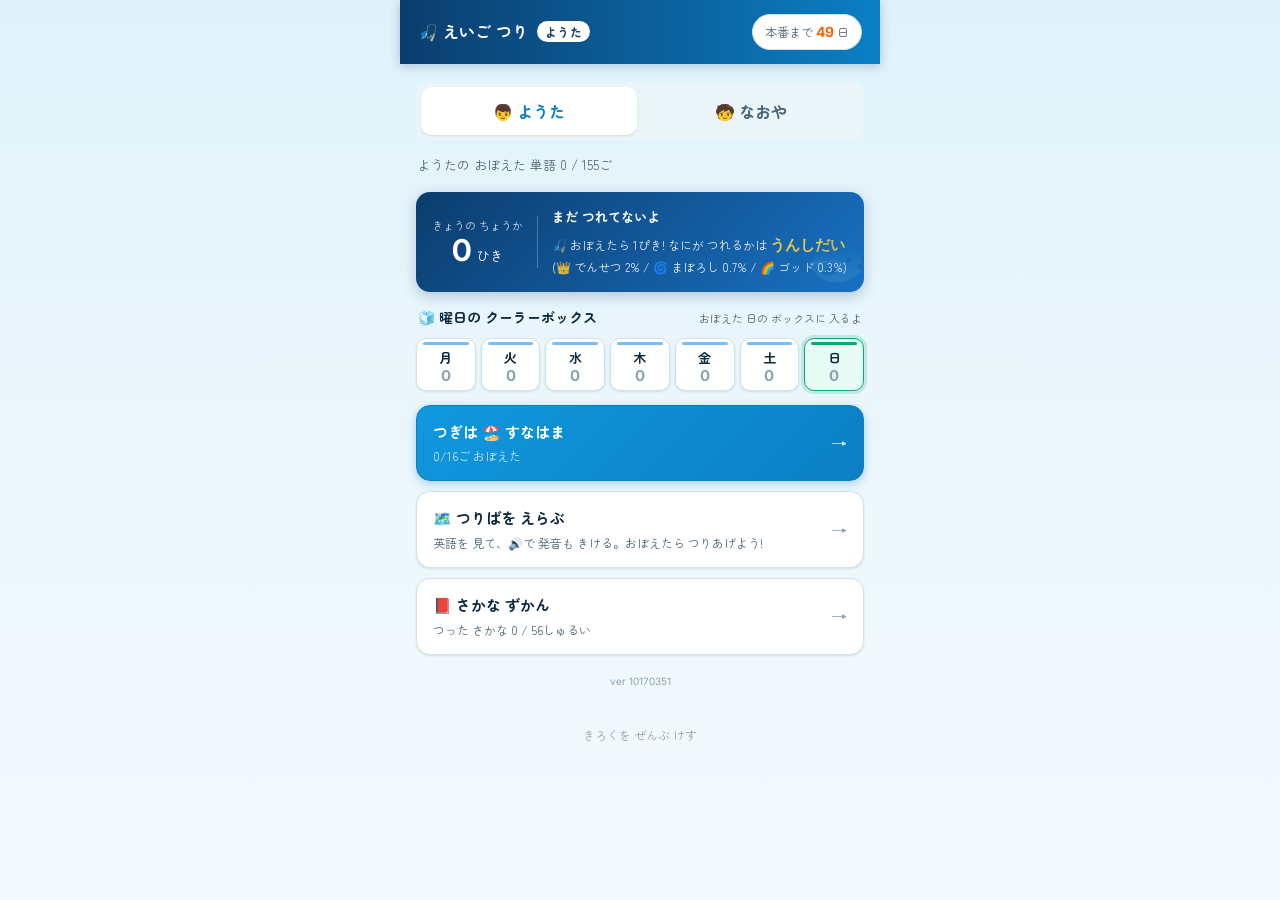
==== index.html @ eed21058 "レア度を2段階ふやす(まぼろし 0.7%・ゴッド 0.3%) 「レア度も増やせる?」への対応。でんせつの上に2ランクを追加。  ・確率:こざかな40 / ちゅうもの25 / いいサイズ17 / おおも" ====
<!DOCTYPE html>
<html lang="ja">
<head>
<meta charset="UTF-8">
<meta name="viewport" content="width=device-width, initial-scale=1.0, maximum-scale=1.0, user-scalable=no">
<title>えいご つり 5きゅう</title>
<link rel="icon" href="data:image/svg+xml,<svg xmlns=%22http://www.w3.org/2000/svg%22 viewBox=%220 0 100 100%22><text y=%22.9em%22 font-size=%2290%22>🎣</text></svg>">
<link rel="preconnect" href="https://fonts.googleapis.com">
<link rel="preconnect" href="https://fonts.gstatic.com" crossorigin>
<link href="https://fonts.googleapis.com/css2?family=Inter:wght@400;500;600;700&family=Zen+Maru+Gothic:wght@400;500;700&display=swap" rel="stylesheet">
<link rel="stylesheet" href="style.css?v=10170351">
</head>
<body>

<div id="app">

  <header class="topbar">
    <div class="brand" id="btnHome" role="button">🎣 えいご つり <span class="brand-user" id="userName"></span></div>
    <div class="countdown-chip">本番まで <b id="daysLeft">--</b> 日</div>
  </header>

  <!-- ===== ホーム ===== -->
  <section class="screen" id="screen-home">
    <div class="user-pick" role="group" aria-label="だれが やる?">
      <button class="user-btn" data-user="youta">👦 ようた</button>
      <button class="user-btn" data-user="naoya">🧒 なおや</button>
    </div>
    <p class="pace" id="paceMessage"></p>

    <!-- きょうの つりけっか -->
    <div class="catch-panel" id="catchPanel"></div>

    <!-- 曜日の クーラーボックス -->
    <div class="box-head">
      <span class="box-head-title">🧊 曜日の クーラーボックス</span>
      <span class="box-head-sub">おぼえた 日の ボックスに 入るよ</span>
    </div>
    <div class="week-boxes" id="weekBoxes"></div>

    <button class="tile tile-review hidden" id="btnReview">
      <span class="tile-main">
        <span class="tile-title" id="reviewTitle">🔁 ふくしゅう</span>
        <span class="tile-sub" id="reviewSub"></span>
      </span>
      <span class="tile-arrow">→</span>
    </button>

    <button class="tile tile-primary" id="btnContinue">
      <span class="tile-main">
        <span class="tile-title" id="continueTitle">つづきから</span>
        <span class="tile-sub" id="continueSub"></span>
      </span>
      <span class="tile-arrow">→</span>
    </button>

    <button class="tile" id="btnStart">
      <span class="tile-main">
        <span class="tile-title">🗺️ つりばを えらぶ</span>
        <span class="tile-sub">英語を 見て、🔊で 発音も きける。おぼえたら つりあげよう!</span>
      </span>
      <span class="tile-arrow">→</span>
    </button>

    <button class="tile" id="btnZukan">
      <span class="tile-main">
        <span class="tile-title">📕 さかな ずかん</span>
        <span class="tile-sub" id="zukanSub"></span>
      </span>
      <span class="tile-arrow">→</span>
    </button>

    <div class="ver">ver 10170351</div>
    <button class="reset-link" id="btnResetAll">きろくを ぜんぶ けす</button>
  </section>

  <!-- ===== はんいえらび ===== -->
  <section class="screen hidden" id="screen-ranges">
    <button class="back-btn" data-back="home">← もどる</button>
    <h2 class="scr-title">🗺️ つりばを えらぶ</h2>
    <p class="scr-desc">英語を 見て(🔊で 発音も きける)、おぼえたら「🎣 おぼえた」で つりあげよう。</p>
    <div class="today-bar" id="rangeToday"></div>
    <div class="range-grid" id="rangeGrid"></div>
  </section>

  <!-- ===== たんごいちらん ===== -->
  <section class="screen hidden" id="screen-wordlist">
    <button class="back-btn" id="btnWordlistBack">← もどる</button>
    <h2 class="scr-title" id="wordlistTitle">たんごいちらん</h2>
    <p class="scr-desc">カードで「🎣 おぼえた」を おすと さかなが つれるよ。もう しっている 語は「覚えた」で すぐに クーラーボックスへ(さかなは つれない)。</p>
    <div class="word-list" id="wordList"></div>
    <button class="tile tile-quiet" id="btnWordlistSkipAll"><span class="tile-main"><span class="tile-title">ぜんぶ おぼえた → まとめて おぼえたに</span></span></button>
    <button class="tile tile-primary" id="btnWordlistStart"><span class="tile-main"><span class="tile-title">🎣 カードで つりを はじめる</span></span><span class="tile-arrow">→</span></button>
  </section>

  <!-- ===== おぼえる(カード) ===== -->
  <section class="screen hidden" id="screen-learn">
    <button class="back-btn" data-back="home">← やめる</button>
    <div class="row-head">
      <span class="chip" id="learnZoneTag"></span>
      <span class="pos" id="learnPos">1 / 10</span>
    </div>

    <div class="card" id="card">
      <div class="card-face" id="cardFront">
        <div class="card-no" id="cardNo">No.1</div>
        <div class="slot" id="cardSlotQ">?</div>
        <div class="card-en" id="cardEn">house</div>
        <button class="sound-btn" id="btnSpeak">🔊 はつおんを きく</button>
        <div class="card-hint">タップして こたえを みる</div>
      </div>
      <div class="card-face hidden" id="cardBack">
        <div class="card-en small" id="cardEnBack">house</div>
        <div class="slot" id="cardEmoji">🏠</div>
        <div class="card-ja" id="cardJa">いえ</div>
        <div class="vis hidden" id="cardVis"></div>
        <div class="card-ex" id="cardEx"></div>
        <button class="sound-btn" id="btnSpeak2">🔊 たんごだけ きく</button>
      </div>
    </div>

    <div class="listen-note hidden" id="listenNote">にほんごの さいごまで きいてね…</div>

    <div class="nav-row">
      <button class="tile tile-quiet tile-nav" id="btnPrev"><span class="tile-main"><span class="tile-title">← まえ</span></span></button>
      <button class="tile tile-quiet tile-nav" id="btnNext"><span class="tile-main"><span class="tile-title">つぎ →</span></span></button>
    </div>
    <button class="tile tile-ok" id="btnLearned"><span class="tile-main"><span class="tile-title" id="learnedTitle">🎣 おぼえた!(つりあげる)</span></span></button>
    <button class="tile tile-forgot hidden" id="btnForgot"><span class="tile-main"><span class="tile-title">🔁 わすれてた(もういちど おぼえる)</span></span></button>
  </section>

  <!-- ===== クーラーボックスの なかみ ===== -->
  <section class="screen hidden" id="screen-box">
    <button class="back-btn" data-back="home">← もどる</button>
    <h2 class="scr-title" id="boxTitle">🧊 ボックス</h2>
    <p class="scr-desc" id="boxDesc"></p>
    <button class="tile tile-review hidden" id="btnBoxReview"><span class="tile-main"><span class="tile-title" id="boxReviewTitle">🔁 ふくしゅう する</span></span><span class="tile-arrow">→</span></button>
    <div class="word-list" id="boxList"></div>
  </section>

  <!-- ===== さかな ずかん ===== -->
  <section class="screen hidden" id="screen-zukan">
    <button class="back-btn" data-back="home">← もどる</button>
    <h2 class="scr-title">📕 さかな ずかん</h2>
    <p class="scr-desc" id="zukanDesc"></p>
    <div id="zukanBody"></div>
  </section>

</div>

<div class="toast hidden" id="adv">
  <div class="toast-ic" id="advIc">✓</div>
  <div class="toast-body"><div class="toast-head" id="advHead"></div><div class="toast-name" id="advName"></div></div>
</div>

<script src="words-data.js?v=10170351"></script>
<script src="fishing.js?v=10170351"></script>
<script src="app.js?v=10170351"></script>
</body>
</html>
---- style.css ----
/* =========================================================
   えいご つり 5きゅう
   うみと つりの みため。カードの 文字は よみやすさ ゆうせんの まま。
   ========================================================= */

:root {
  --bg:        #E6F4FA;
  --surface:   #FFFFFF;
  --line:      #CFE3EE;
  --line-soft: #EAF4F9;

  --ink:       #0F2A3D;   /* 本文 */
  --ink-2:     #4B6475;   /* そえ字 */
  --ink-3:     #8BA3B3;   /* うすい */

  --accent:    #0B7FC4;   /* うみ */
  --accent-d:  #075A8C;
  --accent-bg: #DDF0FA;

  --ok:        #12A150;
  --ok-bg:     #E8F7EE;
  --lure:      #F76707;   /* ルアーの オレンジ(つりあげる ボタン) */
  --navy:      #0B3D6E;
  --ng:        #E0385A;
  --ng-bg:     #FDECEF;
  --warn:      #B25E00;
  --warn-bg:   #FFF4E2;

  --r:   14px;
  --r-s: 10px;
  --shadow:   0 1px 2px rgba(16,24,40,.05), 0 1px 3px rgba(16,24,40,.06);
  --shadow-m: 0 4px 12px rgba(16,24,40,.08);

  /* えいぶんは よみやすさ さいゆうせん。ドット字は つかわない */
  --en: "Inter", -apple-system, BlinkMacSystemFont, "Segoe UI", Roboto, sans-serif;
  --ja: "Zen Maru Gothic", "Hiragino Maru Gothic ProN", "Hiragino Sans", sans-serif;
}

* { box-sizing: border-box; margin: 0; padding: 0; -webkit-tap-highlight-color: transparent; }

html, body {
  background: linear-gradient(180deg, #DFF2FB 0%, #EAF6FB 40%, #F4FAFD 100%) fixed;
  color: var(--ink);
  font-family: var(--ja);
  font-size: 16px;
  line-height: 1.7;
  -webkit-text-size-adjust: 100%;
  overscroll-behavior-y: contain;
}

button { font-family: inherit; color: inherit; border: none; background: none; cursor: pointer; }
input { font-family: inherit; }

#app { max-width: 480px; margin: 0 auto; min-height: 100vh; padding-bottom: 56px; }

/* ---------- うえの バー ---------- */
.topbar {
  position: sticky; top: 0; z-index: 40;
  display: flex; align-items: center; justify-content: space-between; gap: 12px;
  padding: 14px 18px;
  background: linear-gradient(90deg, #0B3D6E, #0B7FC4);
  color: #fff;
  box-shadow: 0 2px 10px rgba(11,61,110,.25);
}
.brand { font-size: 16px; font-weight: 700; letter-spacing: .02em; cursor: pointer; }
.countdown-chip {
  font-size: 12px; color: var(--ink-2);
  background: var(--surface);
  border: 1px solid var(--line);
  border-radius: 999px;
  padding: 5px 12px;
  white-space: nowrap;
}
.countdown-chip b { font-family: var(--en); font-size: 14px; color: var(--lure); font-weight: 700; }

/* ---------- がめん ---------- */
.screen { padding: 18px 16px 8px; }
.hidden { display: none !important; }

.scr-title { font-size: 19px; font-weight: 700; margin: 4px 0 6px; letter-spacing: .01em; }
.scr-desc  { font-size: 13px; color: var(--ink-2); line-height: 1.8; margin-bottom: 16px; }
.pace      { font-size: 13px; color: var(--ink-2); margin: 0 2px 16px; line-height: 1.7; }

.back-btn {
  font-size: 14px; color: var(--ink-2);
  padding: 6px 2px; margin-bottom: 10px;
}
.back-btn:active { color: var(--ink); }

/* ---------- タイル(ボタン) ---------- */
.tile {
  display: flex; align-items: center; gap: 12px;
  width: 100%; text-align: left;
  background: var(--surface);
  border: 1px solid var(--line);
  border-radius: var(--r);
  padding: 15px 16px;
  margin-bottom: 10px;
  box-shadow: var(--shadow);
  transition: transform .12s ease, box-shadow .12s ease, background .12s ease;
  position: relative;
}
.tile:active { transform: scale(.985); box-shadow: none; }
.tile-main  { flex: 1; min-width: 0; display: flex; flex-direction: column; gap: 3px; }
.tile-title { font-size: 15px; font-weight: 600; line-height: 1.5; }
.tile-sub   { font-size: 12px; color: var(--ink-2); line-height: 1.6; }
.tile-arrow { font-size: 16px; color: var(--ink-3); flex-shrink: 0; }

.tile-primary { background: linear-gradient(135deg, #1098DE, var(--accent)); border-color: var(--accent); color: #fff; box-shadow: 0 3px 10px rgba(11,127,196,.3); }
.tile-primary .tile-sub, .tile-primary .tile-arrow { color: rgba(255,255,255,.8); }
.tile-quiet  { background: transparent; box-shadow: none; }
.tile-ok {
  background: linear-gradient(180deg, #FF8A3D, var(--lure)); border-color: var(--lure); color: #fff;
  box-shadow: 0 3px 0 #C24E00, 0 6px 14px rgba(247,103,7,.3);
  justify-content: center; margin-top: 4px; padding: 17px 16px;
}
.tile-ok .tile-title { font-size: 17px; font-weight: 700; }
.tile-ok:active { transform: translateY(2px); box-shadow: 0 1px 0 #C24E00; }
.tile-forgot { background: #fff; border: 1.5px dashed var(--ink-3); box-shadow: none; justify-content: center; }
.tile-forgot .tile-title { text-align: center; color: var(--ink-2); }
.tile-review {
  background: linear-gradient(135deg, #12B886, #0CA678); border-color: #0CA678; color: #fff;
  box-shadow: 0 3px 10px rgba(12,166,120,.3);
}
.tile-review .tile-sub, .tile-review .tile-arrow { color: rgba(255,255,255,.85); }
.tile-ok .tile-title { text-align: center; }

.nav-row { display: grid; grid-template-columns: 1fr 1fr; gap: 10px; margin: 14px 0 10px; }
.tile-nav { justify-content: center; margin-bottom: 0; }
.tile-nav .tile-main { flex: 0 0 auto; align-items: center; }
.tile:disabled { opacity: .4; }

.badge {
  position: absolute; top: 10px; right: 10px;
  min-width: 20px; padding: 1px 6px;
  font-family: var(--en); font-size: 11px; font-weight: 700;
  color: #fff; background: var(--ng);
  border-radius: 999px; text-align: center;
}

/* きろくの リセット。まちがって おさないように 目立たせない */
.reset-link {
  display: block;
  width: 100%;
  margin-top: 28px;
  padding: 8px;
  font-size: 12px; text-align: center;
  color: var(--ink-3);
}
.reset-link:active { color: var(--ng); }

/* ---------- パネル ---------- */
.panel {
  background: var(--surface);
  border: 1px solid var(--line);
  border-radius: var(--r);
  padding: 20px 18px;
  margin-bottom: 14px;
  box-shadow: var(--shadow);
}
.panel.center { text-align: center; }

.row-head { display: flex; align-items: center; justify-content: space-between; gap: 10px; margin-bottom: 10px; }
.chip {
  font-size: 12px; color: var(--ink-2);
  background: var(--line-soft);
  border-radius: 999px; padding: 4px 11px;
}
.pos { font-family: var(--en); font-size: 13px; font-weight: 600; color: var(--ink-3); flex-shrink: 0; }

.bar { height: 5px; background: var(--line); border-radius: 999px; overflow: hidden; margin-bottom: 16px; }
.bar-fill { height: 100%; width: 0%; background: var(--accent); border-radius: 999px; transition: width .35s ease; }

/* ---------- Ⓐ はんいカード ---------- */
.today-bar {
  font-size: 12px; color: var(--ink-2);
  background: var(--surface);
  border: 1px solid var(--line);
  border-radius: var(--r-s);
  padding: 11px 14px; margin-bottom: 14px;
}
.today-bar b { color: var(--accent); font-family: var(--en); }

.range-grid { display: grid; grid-template-columns: 1fr 1fr; gap: 10px; }
.range-card {
  background: var(--surface);
  border: 1px solid var(--line);
  border-radius: var(--r);
  padding: 13px 14px;
  box-shadow: var(--shadow);
  cursor: pointer;
}
.range-card.untouched { opacity: .62; }
.range-card.done { border-color: #BFE7CF; background: #FAFFFC; }
.range-card.next { border-color: var(--accent); box-shadow: 0 0 0 3px var(--accent-bg), var(--shadow); }
.range-badge {
  font-size: 11px; font-weight: 600; color: var(--accent-d);
  background: var(--accent-bg);
  border-radius: 999px;
  padding: 3px 9px; margin-bottom: 9px; display: inline-block;
}
.range-line { display: flex; align-items: center; justify-content: space-between; gap: 6px; margin-bottom: 9px; }
.range-title { font-size: 14px; font-weight: 600; }
.range-marks { display: flex; align-items: center; gap: 5px; flex-shrink: 0; }
.rm-today {
  font-size: 10px; font-weight: 600; color: var(--warn);
  background: var(--warn-bg);
  border-radius: 999px; padding: 2px 7px; white-space: nowrap;
}
.rm-done { font-size: 12px; color: var(--ok); }
.range-prog { display: flex; align-items: center; gap: 8px; }
.range-card .bar { flex: 1; margin-bottom: 0; }
.range-count { font-family: var(--en); font-size: 11px; font-weight: 600; color: var(--ink-3); flex-shrink: 0; }
.range-card.done .range-count { color: var(--ok); }

/* ---------- たんごいちらん ---------- */
.word-list { display: flex; flex-direction: column; gap: 8px; margin-bottom: 16px; }
.word-row {
  display: flex; align-items: center; gap: 12px;
  background: var(--surface);
  border: 1px solid var(--line);
  border-radius: var(--r-s);
  padding: 11px 14px;
}
.word-row.learned { opacity: .6; }
.word-ic { font-size: 20px; flex-shrink: 0; }
.word-body { flex: 1; min-width: 0; }
.word-en { font-family: var(--en); font-size: 15px; font-weight: 600; }
.word-ja { font-size: 12px; color: var(--ink-2); margin-top: 1px; }
.word-boxed-tag { font-size: 11px; color: var(--ok); white-space: nowrap; flex-shrink: 0; }
.skip-btn {
  flex-shrink: 0; font-size: 11px; font-weight: 600;
  color: var(--ok); background: var(--ok-bg);
  border-radius: 999px; padding: 5px 11px; white-space: nowrap;
}

/* ---------- カード(おぼえる) ---------- */
.card {
  background: var(--surface);
  border: 2px solid #BFE0F0;
  border-radius: 20px;
  padding: 30px 20px;
  min-height: 300px;
  display: flex; align-items: center; justify-content: center;
  cursor: pointer;
  box-shadow: var(--shadow-m);
}
.card-face { width: 100%; text-align: center; }
.card-no { font-family: var(--en); font-size: 11px; font-weight: 600; color: var(--ink-3); margin-bottom: 16px; }

/* ブロックに して いつも 1ぎょう とる。インラインだと、リスニングで
   英語を かくした とき「きく」ボタンが よこに ならんで ちいさく 見える */
.slot {
  display: flex; align-items: center; justify-content: center;
  width: 84px; height: 84px; margin: 0 auto 18px;
  font-size: 40px;
  background: var(--line-soft);
  border-radius: 18px;
  color: var(--ink-3);
}
.card-en {
  font-family: var(--en);
  font-size: 34px; font-weight: 700; letter-spacing: -.01em;
  line-height: 1.25; margin-bottom: 16px; word-break: break-word;
}
.card-en.small { font-size: 17px; font-weight: 600; color: var(--ink-3); margin-bottom: 14px; }
.card-ja { font-size: 21px; font-weight: 500; margin-bottom: 12px; line-height: 1.6; }
.card-ex { font-size: 13px; color: var(--ink-2); line-height: 1.9; margin-top: 14px; }
.card-ex-en {
  display: inline-block; font-family: var(--en); font-size: 14px; font-weight: 500;
  color: var(--accent-d); cursor: pointer;
  border-bottom: 1px dashed currentColor; padding-bottom: 1px;
}
.card-hint { font-size: 12px; color: var(--ink-3); margin-top: 10px; }

.vis { background: var(--line-soft); border-radius: var(--r-s); padding: 12px; margin: 6px 0 10px; }
.vis-row { display: flex; flex-wrap: wrap; gap: 4px; justify-content: center; }
.vis-cell {
  width: 32px; height: 32px; border-radius: 7px;
  display: flex; align-items: center; justify-content: center;
  font-size: 16px; background: var(--surface); border: 1px solid var(--line);
}
.vis-cell.hi { background: var(--accent-bg); border-color: var(--accent); }
.vis-label { font-size: 11px; color: var(--ink-2); margin-top: 9px; line-height: 1.6; }
.vis-svg-wrap { display: flex; justify-content: center; }
.vis-svg-wrap svg { max-width: 100%; height: auto; }

.sound-btn {
  display: inline-block;
  font-size: 13px; font-weight: 600; color: var(--accent-d);
  background: var(--accent-bg);
  border-radius: 999px; padding: 9px 18px;
}
.sound-btn:active { background: #DDE3FF; }

.listen-note {
  font-size: 12px; color: var(--warn); background: var(--warn-bg);
  border-radius: var(--r-s); padding: 10px; margin: 12px 0; text-align: center;
}

/* ---------- トースト ---------- */
.toast {
  position: fixed; left: 50%; top: 16px; transform: translateX(-50%);
  display: flex; align-items: center; gap: 11px;
  background: var(--ink); color: #fff;
  border-radius: var(--r); padding: 13px 17px;
  min-width: 240px; max-width: calc(100% - 32px);
  box-shadow: 0 8px 24px rgba(16,24,40,.22);
  z-index: 200;
  animation: toastIn .26s cubic-bezier(.2,.9,.3,1);
}
@keyframes toastIn { from { opacity: 0; transform: translate(-50%, -14px); } to { opacity: 1; transform: translate(-50%, 0); } }
.toast-ic { font-size: 20px; }
.toast-head { font-size: 11px; color: rgba(255,255,255,.65); }
.toast-name { font-size: 14px; font-weight: 600; margin-top: 2px; }

@media (max-width: 360px) {
  .card-en { font-size: 27px; }
}

/* ---------- だれが やるか ---------- */
.user-pick {
  display: grid; grid-template-columns: 1fr 1fr; gap: 6px;
  background: var(--line-soft); border-radius: var(--r); padding: 5px;
  margin-bottom: 14px;
}
.user-btn {
  font-family: var(--ja); font-size: 16px; font-weight: 700; color: var(--ink-2);
  background: transparent; border: 0; border-radius: var(--r-s);
  padding: 12px 0; cursor: pointer;
}
.user-btn.on { background: var(--surface); color: var(--accent); box-shadow: var(--shadow); }
.brand-user { font-size: 12px; font-weight: 700; color: var(--navy); background: #fff; border-radius: 999px; padding: 2px 8px; margin-left: 4px; vertical-align: 1px; }
.brand-user:empty { display: none; }

/* =========================================================
   つり まわり
   ========================================================= */
/* きょうの ちょうか */
.catch-panel {
  display: flex; align-items: center; gap: 14px;
  background: linear-gradient(135deg, #0B3D6E, #1971C2);
  color: #fff; border-radius: var(--r); padding: 14px 16px; margin-bottom: 14px;
  box-shadow: 0 4px 14px rgba(11,61,110,.25);
  position: relative; overflow: hidden;
}
.catch-panel::after {
  content: "🐟"; position: absolute; right: -6px; bottom: -14px; font-size: 64px; opacity: .12; transform: scaleX(-1);
}
.cp-left { flex-shrink: 0; text-align: center; padding-right: 14px; border-right: 1px solid rgba(255,255,255,.25); }
.cp-label { font-size: 11px; opacity: .8; }
.cp-num { font-size: 14px; }
.cp-num b { font-family: var(--en); font-size: 30px; line-height: 1.1; }
.cp-right { min-width: 0; }
.cp-now { font-size: 13px; font-weight: 700; }
.cp-now span { background: #fff; border-radius: 999px; padding: 1px 8px; }
.cp-next { font-size: 12px; opacity: .9; margin-top: 4px; }
.cp-next b { font-family: var(--en); font-size: 15px; color: #FFD43B; }

/* 曜日の クーラーボックス */
.box-head { display: flex; align-items: baseline; justify-content: space-between; gap: 8px; margin: 2px 2px 8px; }
.box-head-title { font-size: 14px; font-weight: 700; }
.box-head-sub { font-size: 11px; color: var(--ink-2); }
.week-boxes { display: grid; grid-template-columns: repeat(7, 1fr); gap: 5px; margin-bottom: 14px; }
.wbox {
  position: relative; display: flex; flex-direction: column; align-items: center; gap: 0;
  background: #fff; border: 1.5px solid var(--line); border-radius: 10px;
  padding: 7px 0 5px; box-shadow: var(--shadow);
}
.wbox::before { content: ""; position: absolute; left: 6px; right: 6px; top: 3px; height: 3px; border-radius: 2px; background: #74C0FC; }
.wb-day { font-size: 13px; font-weight: 700; margin-top: 2px; }
.wb-n { font-family: var(--en); font-size: 15px; font-weight: 700; color: var(--accent-d); line-height: 1.2; }
.wbox.empty .wb-n { color: var(--ink-3); }
.wbox.today { border-color: #0CA678; background: #E6FCF5; box-shadow: 0 0 0 3px rgba(12,166,120,.18); }
.wbox.today::before { background: #0CA678; }
.wb-due {
  position: absolute; top: -7px; right: -5px; min-width: 18px; padding: 0 5px;
  font-family: var(--en); font-size: 10px; font-weight: 700; line-height: 18px;
  color: #fff; background: #F03E3E; border-radius: 999px;
}

/* つりば カード(ゾーン) */
.range-card .range-title { font-size: 15px; }
.range-card.next { border-color: var(--lure); box-shadow: 0 0 0 3px #FFE8D6, var(--shadow); }
.range-badge { color: #C24E00; background: #FFE8D6; }
.bar-fill { background: linear-gradient(90deg, #22B8CF, var(--accent)); }

/* ずかん */
.zk-tier { margin-bottom: 18px; }
.zk-tier-head { display: flex; align-items: center; gap: 8px; margin-bottom: 8px; }
.zk-tier-head span { color: #fff; font-size: 13px; font-weight: 700; border-radius: 999px; padding: 3px 11px; }
.zk-tier-head small { font-size: 11px; color: var(--ink-2); }
.zk-grid { display: grid; grid-template-columns: 1fr 1fr; gap: 8px; }
.zk-card {
  background: linear-gradient(180deg, #F3FAFE, #fff); border: 1px solid var(--line); border-radius: 12px;
  padding: 8px 8px 9px; text-align: center; box-shadow: var(--shadow);
}
.zk-card .fish-svg { width: 100%; height: 58px; }
.zk-card.locked { background: #F1F5F8; }
.zk-name { font-size: 13px; font-weight: 700; margin-top: 2px; }
.zk-card.locked .zk-name { color: var(--ink-3); letter-spacing: .1em; }
.zk-rec { font-size: 10.5px; color: var(--ink-2); }

/* ---------- つりの アニメーション ---------- */
.fish-overlay { position: fixed; top: 0; bottom: 0; left: 50%; transform: translateX(-50%); width: min(100%, 480px); z-index: 300; background: #0B3D6E; overflow: hidden; }
.fish-scene { width: 100%; height: 100%; display: block; }
.fish-scene .w1 { animation: waveMove 3s linear infinite; }
.fish-scene .w2 { animation: waveMove 5s linear infinite reverse; }
.fish-scene .cloud { animation: cloudMove 18s linear infinite; }
@keyframes waveMove { from { transform: translateX(0); } to { transform: translateX(40px); } }
@keyframes cloudMove { from { transform: translateX(-40px); } to { transform: translateX(320px); } }
.ripple { fill: none; stroke: rgba(255,255,255,.8); stroke-width: 2; animation: ripple 1.1s ease-out forwards; }
@keyframes ripple { from { rx: 4px; ry: 1.5px; opacity: 1; } to { rx: 46px; ry: 12px; opacity: 0; } }
.fish-hint {
  position: absolute; left: 0; right: 0; bottom: 18px; text-align: center;
  color: rgba(255,255,255,.75); font-size: 12px;
}
.catch-card {
  position: absolute; left: 50%; top: 50%; transform: translate(-50%, -50%);
  width: min(340px, calc(100% - 32px));
  background: #fff; border-radius: 22px; padding: 18px 18px 16px; text-align: center;
  box-shadow: 0 16px 40px rgba(0,0,0,.35);
  animation: popIn .38s cubic-bezier(.2,1.4,.4,1);
}
@keyframes popIn { from { transform: translate(-50%, -40%) scale(.6); opacity: 0; } to { transform: translate(-50%, -50%) scale(1); opacity: 1; } }
.cc-badges { display: flex; justify-content: center; gap: 6px; flex-wrap: wrap; }
.cc-badges span { font-size: 12px; font-weight: 700; color: #fff; border-radius: 999px; padding: 3px 10px; }
.cc-new { background: #F03E3E; animation: blink 1s ease-in-out infinite; }
.cc-lucky { background: #FAB005; }
@keyframes blink { 50% { transform: scale(1.12); } }
.cc-fish { margin: 6px 0 2px; }
.cc-fish .fish-svg.big { width: 100%; height: 130px; filter: drop-shadow(0 6px 8px rgba(11,61,110,.25)); animation: flop 1.2s ease-in-out infinite; }
@keyframes flop { 0%,100% { transform: rotate(-4deg); } 50% { transform: rotate(4deg) translateY(-3px); } }
.cc-title { font-size: 20px; font-weight: 700; }
.cc-size { font-size: 14px; color: var(--ink-2); }
.cc-size b { font-family: var(--en); font-size: 30px; color: var(--lure); }
.cc-sub { font-size: 12px; color: var(--ink-2); margin-top: 6px; line-height: 1.7; }
.cc-sub b { font-family: var(--en); color: var(--lure); font-size: 14px; }
.cc-btn {
  margin-top: 12px; width: 100%; padding: 13px; border-radius: 14px;
  background: var(--accent); color: #fff; font-size: 16px; font-weight: 700;
  box-shadow: 0 3px 0 var(--accent-d);
}
.cc-btn:active { transform: translateY(2px); box-shadow: none; }

.ex-hl { background: var(--ok-bg); color: #0B6B36; font-weight: 700; border-radius: 4px; padding: 0 3px; }

/* ---------- まきあげ ミニゲーム ---------- */
.fish-overlay { touch-action: manipulation; user-select: none; -webkit-user-select: none; }
.fish-scene { transition: none; }
.fight-ui { position: absolute; left: 16px; right: 16px; top: 18px; }
.fight-label { color: #fff; font-size: 13px; font-weight: 700; text-shadow: 0 1px 3px rgba(0,0,0,.4); margin-bottom: 5px; text-align: center; }
.fight-meter { position: relative; height: 20px; background: rgba(255,255,255,.35); border: 2px solid #fff; border-radius: 999px; }
.fight-fill { height: 100%; width: 0; border-radius: 999px; background: linear-gradient(90deg, #ffd43b, #ff922b, #f03e3e); }
.fight-fish { position: absolute; top: 50%; left: 0; transform: translate(-50%, -50%); font-size: 26px; filter: drop-shadow(0 2px 2px rgba(0,0,0,.3)); }
.tap-prompt {
  position: absolute; left: 0; right: 0; bottom: 110px; text-align: center;
  color: #fff; font-size: 28px; font-weight: 700; text-shadow: 0 2px 6px rgba(0,0,0,.45);
  animation: tapPulse .5s ease-in-out infinite alternate; pointer-events: none;
}
.tap-prompt small { display: block; font-size: 13px; font-weight: 500; opacity: .9; }
.tap-prompt.idle { animation-duration: .25s; color: #ffd43b; }
@keyframes tapPulse { from { transform: scale(1); } to { transform: scale(1.12); } }

/* ---------- うみの なかの ばめん ---------- */
.fish-scene .kelp { transform-box: fill-box; transform-origin: 50% 100%; animation: kelpSway 3.2s ease-in-out infinite alternate; }
@keyframes kelpSway { from { transform: rotate(-7deg); } to { transform: rotate(7deg); } }
.fish-scene .bub { animation: bubUp 5s linear infinite; }
@keyframes bubUp { 0% { transform: translateY(0); opacity: 0; } 10% { opacity: 1; } 90% { opacity: .8; } 100% { transform: translateY(-320px); opacity: 0; } }
.fish-scene .school { animation: schoolMove 9s linear infinite; }
@keyframes schoolMove { from { transform: translate(300px, 290px); } to { transform: translate(-120px, 270px); } }
.fish-scene .gull { animation: gullFly 11s linear infinite; }
@keyframes gullFly { 0% { transform: translate(-40px, 95px); } 50% { transform: translate(140px, 75px); } 100% { transform: translate(320px, 90px); } }
.fish-scene .rays { animation: raySway 6s ease-in-out infinite alternate; transform-box: fill-box; transform-origin: 50% 0; }
@keyframes raySway { from { transform: skewX(-4deg); opacity: .7; } to { transform: skewX(4deg); opacity: 1; } }
.big-warn {
  position: absolute; left: 0; right: 0; top: 34%; text-align: center;
  color: #fff; font-size: 26px; font-weight: 900; letter-spacing: .04em;
  text-shadow: 0 0 10px #c92a2a, 0 2px 4px rgba(0,0,0,.5);
  animation: warnBlink .45s steps(2) infinite; pointer-events: none;
}
@keyframes warnBlink { 50% { opacity: .35; } }
.confetti { position: absolute; inset: 0; pointer-events: none; overflow: hidden; z-index: 2; }
.confetti i { position: absolute; top: -12px; width: 8px; height: 13px; border-radius: 2px; animation: confFall 2s ease-in forwards; }
@keyframes confFall { to { top: 105%; transform: rotate(720deg) translateX(30px); } }
.catch-card { z-index: 3; }

.ver { text-align: center; font-family: var(--en); font-size: 10px; color: var(--ink-3); margin-top: 18px; }

/* ---------- まぼろし・ゴッド ---------- */
.big-warn.rare { text-shadow: 0 0 12px #7048e8, 0 0 24px #e64980, 0 2px 4px rgba(0,0,0,.5); }
.catch-card.rare { border: 4px solid transparent; background: linear-gradient(#fff, #fff) padding-box, linear-gradient(90deg, #f03e3e, #fab005, #40c057, #228be6, #7048e8, #f03e3e) border-box; background-size: 100% 100%, 300% 100%; animation: popIn .38s cubic-bezier(.2,1.4,.4,1), rainbowBorder 2s linear infinite; }
@keyframes rainbowBorder { to { background-position: 0 0, 300% 0; } }
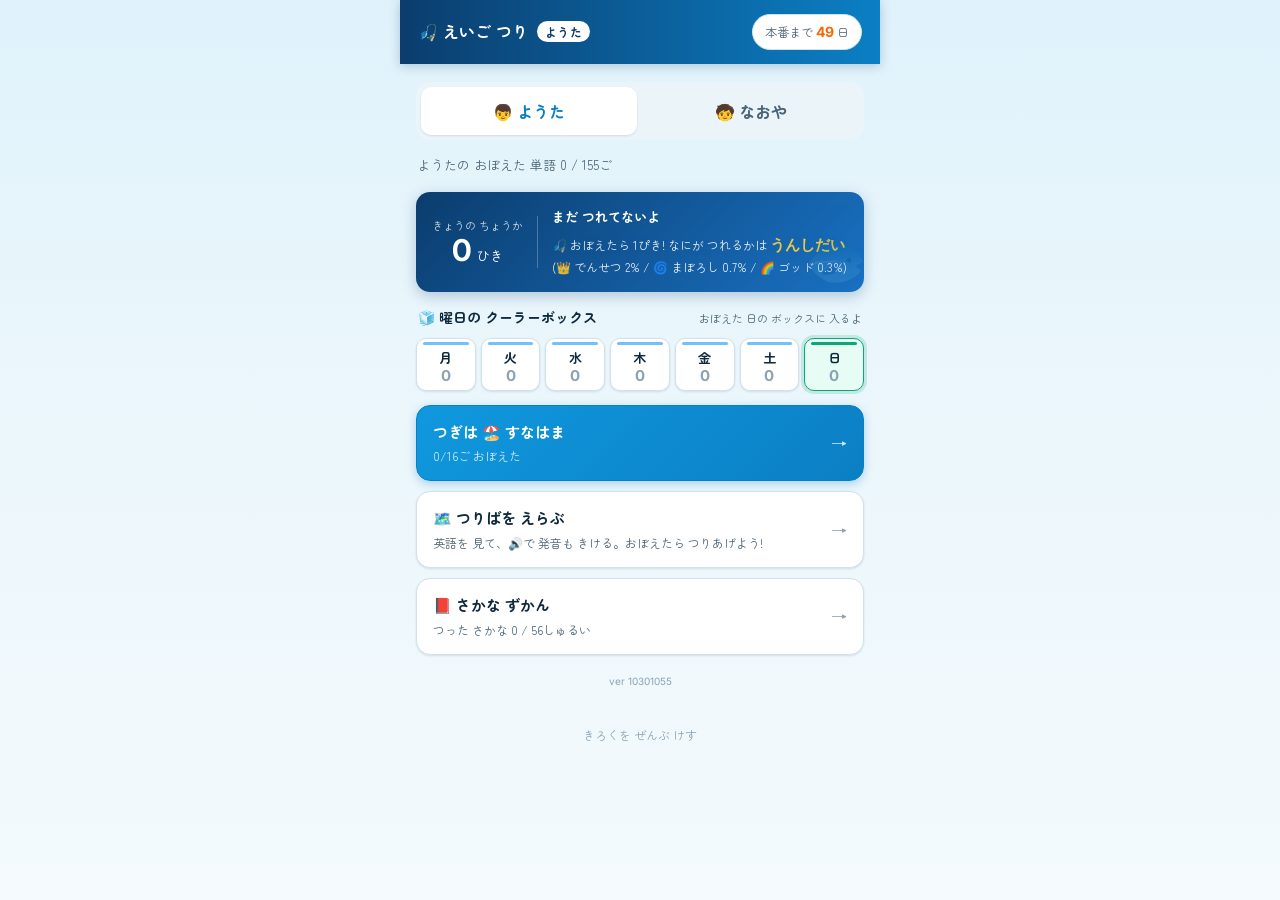
==== commit 2eab966d: "なおやの単語を「かんたんで具体的な語」だけ(129語)にする 「なおやに関しては簡単な具体的な単語だけで構成して。抽象語はむずいわ」 への対応。  ・なおやの語を、ようたと同じ155語(機能語・疑問詞" ====
--- a/index.html
+++ b/index.html
@@ -8,7 +8,7 @@
 <link rel="preconnect" href="https://fonts.googleapis.com">
 <link rel="preconnect" href="https://fonts.gstatic.com" crossorigin>
 <link href="https://fonts.googleapis.com/css2?family=Inter:wght@400;500;600;700&family=Zen+Maru+Gothic:wght@400;500;700&display=swap" rel="stylesheet">
-<link rel="stylesheet" href="style.css?v=10170351">
+<link rel="stylesheet" href="style.css?v=10301055">
 </head>
 <body>
 
@@ -69,7 +69,7 @@
       <span class="tile-arrow">→</span>
     </button>
 
-    <div class="ver">ver 10170351</div>
+    <div class="ver">ver 10301055</div>
     <button class="reset-link" id="btnResetAll">きろくを ぜんぶ けす</button>
   </section>
 
@@ -152,8 +152,8 @@
   <div class="toast-body"><div class="toast-head" id="advHead"></div><div class="toast-name" id="advName"></div></div>
 </div>
 
-<script src="words-data.js?v=10170351"></script>
-<script src="fishing.js?v=10170351"></script>
-<script src="app.js?v=10170351"></script>
+<script src="words-data.js?v=10301055"></script>
+<script src="fishing.js?v=10301055"></script>
+<script src="app.js?v=10301055"></script>
 </body>
 </html>
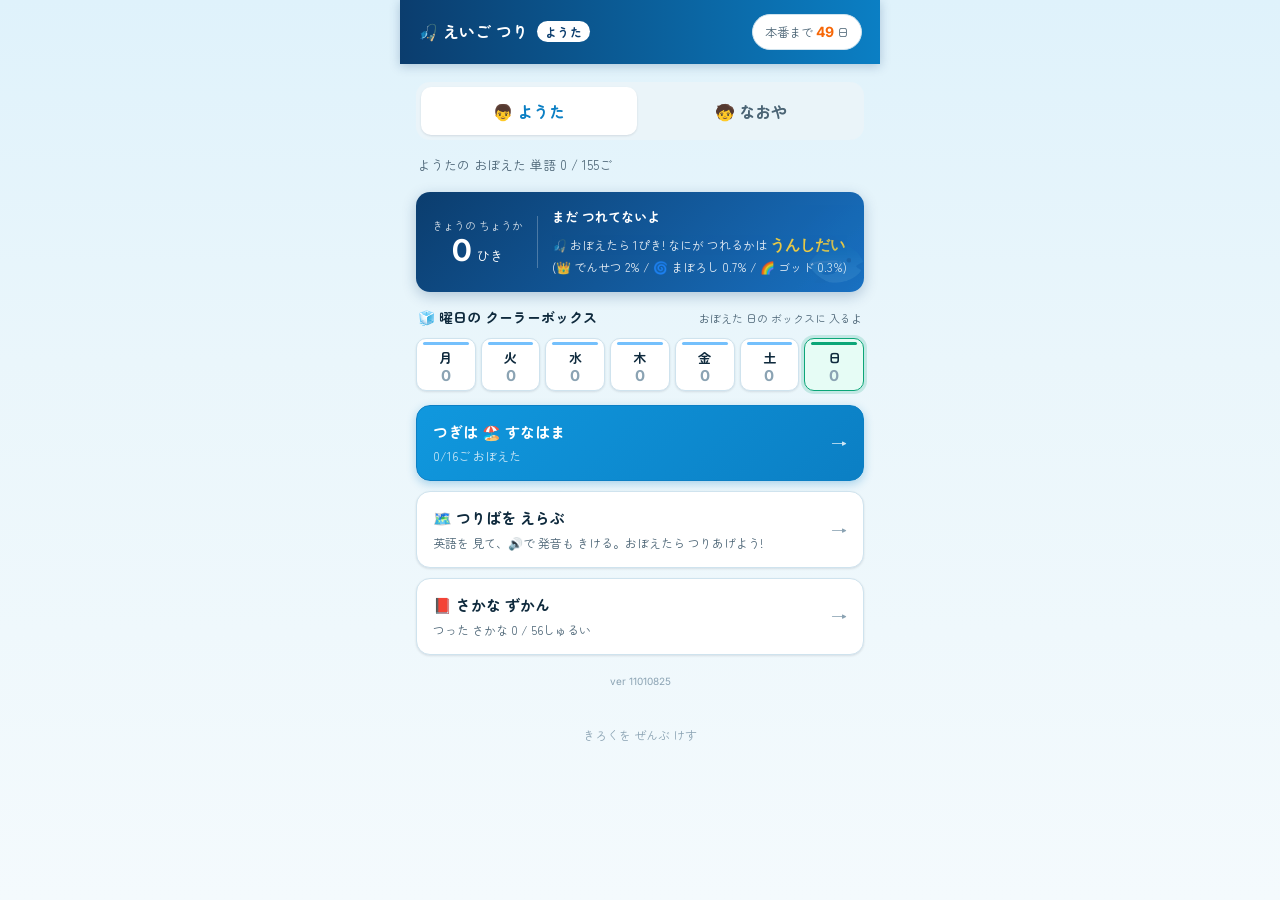
==== commit 9ce8031b: "釣り上げるまで何の魚か分からないようにする 「魚釣るとき、釣り上げるまで魚わからんようにして」への対応。  ・海の中の魚は、どの魚も同じ大きさの黒いかげ(目だけ)にした   (これまでは本物の絵が泳い" ====
--- a/index.html
+++ b/index.html
@@ -8,7 +8,7 @@
 <link rel="preconnect" href="https://fonts.googleapis.com">
 <link rel="preconnect" href="https://fonts.gstatic.com" crossorigin>
 <link href="https://fonts.googleapis.com/css2?family=Inter:wght@400;500;600;700&family=Zen+Maru+Gothic:wght@400;500;700&display=swap" rel="stylesheet">
-<link rel="stylesheet" href="style.css?v=10301055">
+<link rel="stylesheet" href="style.css?v=11010825">
 </head>
 <body>
 
@@ -69,7 +69,7 @@
       <span class="tile-arrow">→</span>
     </button>
 
-    <div class="ver">ver 10301055</div>
+    <div class="ver">ver 11010825</div>
     <button class="reset-link" id="btnResetAll">きろくを ぜんぶ けす</button>
   </section>
 
@@ -152,8 +152,8 @@
   <div class="toast-body"><div class="toast-head" id="advHead"></div><div class="toast-name" id="advName"></div></div>
 </div>
 
-<script src="words-data.js?v=10301055"></script>
-<script src="fishing.js?v=10301055"></script>
-<script src="app.js?v=10301055"></script>
+<script src="words-data.js?v=11010825"></script>
+<script src="fishing.js?v=11010825"></script>
+<script src="app.js?v=11010825"></script>
 </body>
 </html>
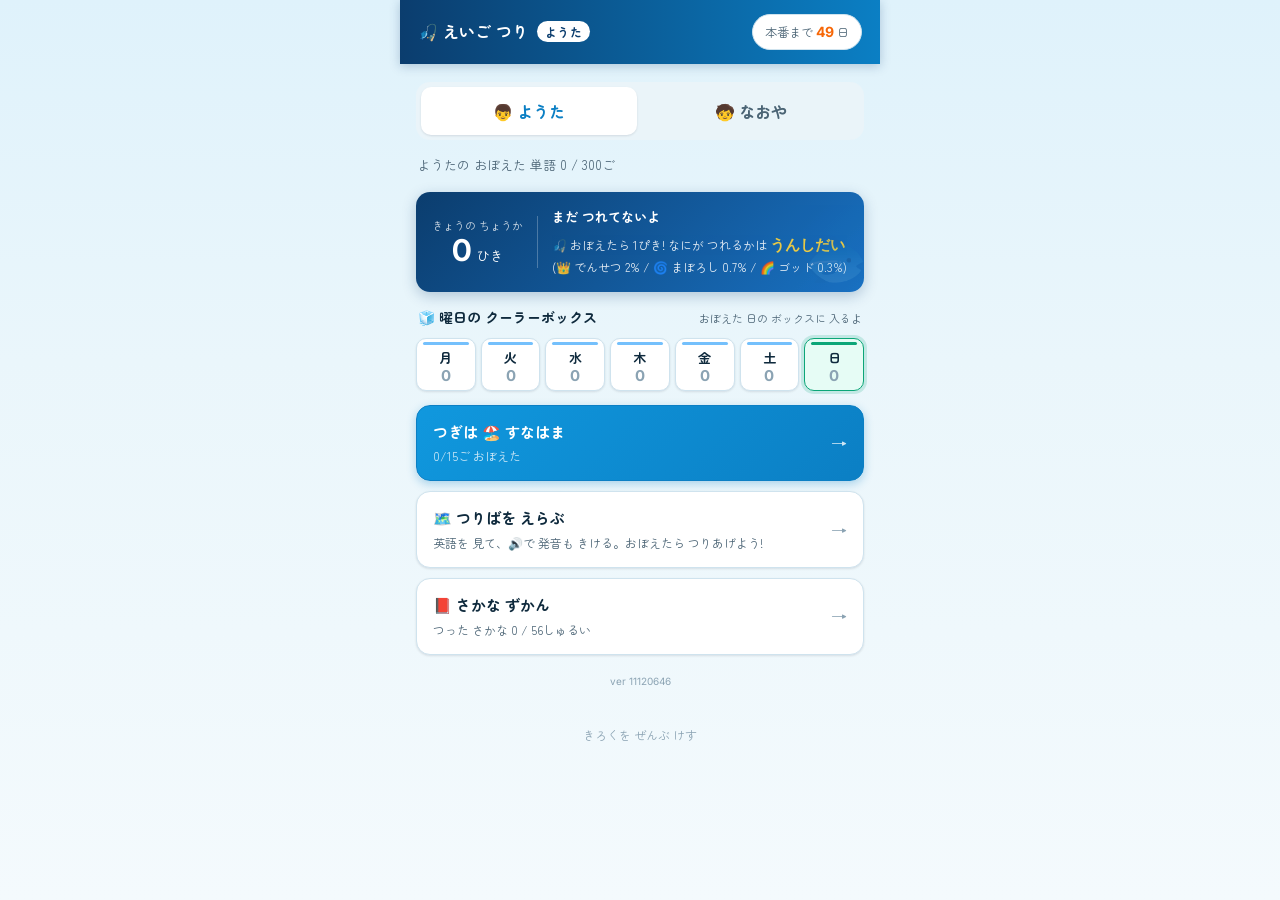
==== commit e29260f4: "ようたの単語を155語から300語に増やす(つりば20か所) 「頻出300まで増やして」への対応。  ・CORE_NOS にパス単5級424語のうち5級で頻出の145語を追加:もの、とき、   学校、" ====
--- a/index.html
+++ b/index.html
@@ -8,7 +8,7 @@
 <link rel="preconnect" href="https://fonts.googleapis.com">
 <link rel="preconnect" href="https://fonts.gstatic.com" crossorigin>
 <link href="https://fonts.googleapis.com/css2?family=Inter:wght@400;500;600;700&family=Zen+Maru+Gothic:wght@400;500;700&display=swap" rel="stylesheet">
-<link rel="stylesheet" href="style.css?v=11010825">
+<link rel="stylesheet" href="style.css?v=11120646">
 </head>
 <body>
 
@@ -69,7 +69,7 @@
       <span class="tile-arrow">→</span>
     </button>
 
-    <div class="ver">ver 11010825</div>
+    <div class="ver">ver 11120646</div>
     <button class="reset-link" id="btnResetAll">きろくを ぜんぶ けす</button>
   </section>
 
@@ -152,8 +152,8 @@
   <div class="toast-body"><div class="toast-head" id="advHead"></div><div class="toast-name" id="advName"></div></div>
 </div>
 
-<script src="words-data.js?v=11010825"></script>
-<script src="fishing.js?v=11010825"></script>
-<script src="app.js?v=11010825"></script>
+<script src="words-data.js?v=11120646"></script>
+<script src="fishing.js?v=11120646"></script>
+<script src="app.js?v=11120646"></script>
 </body>
 </html>
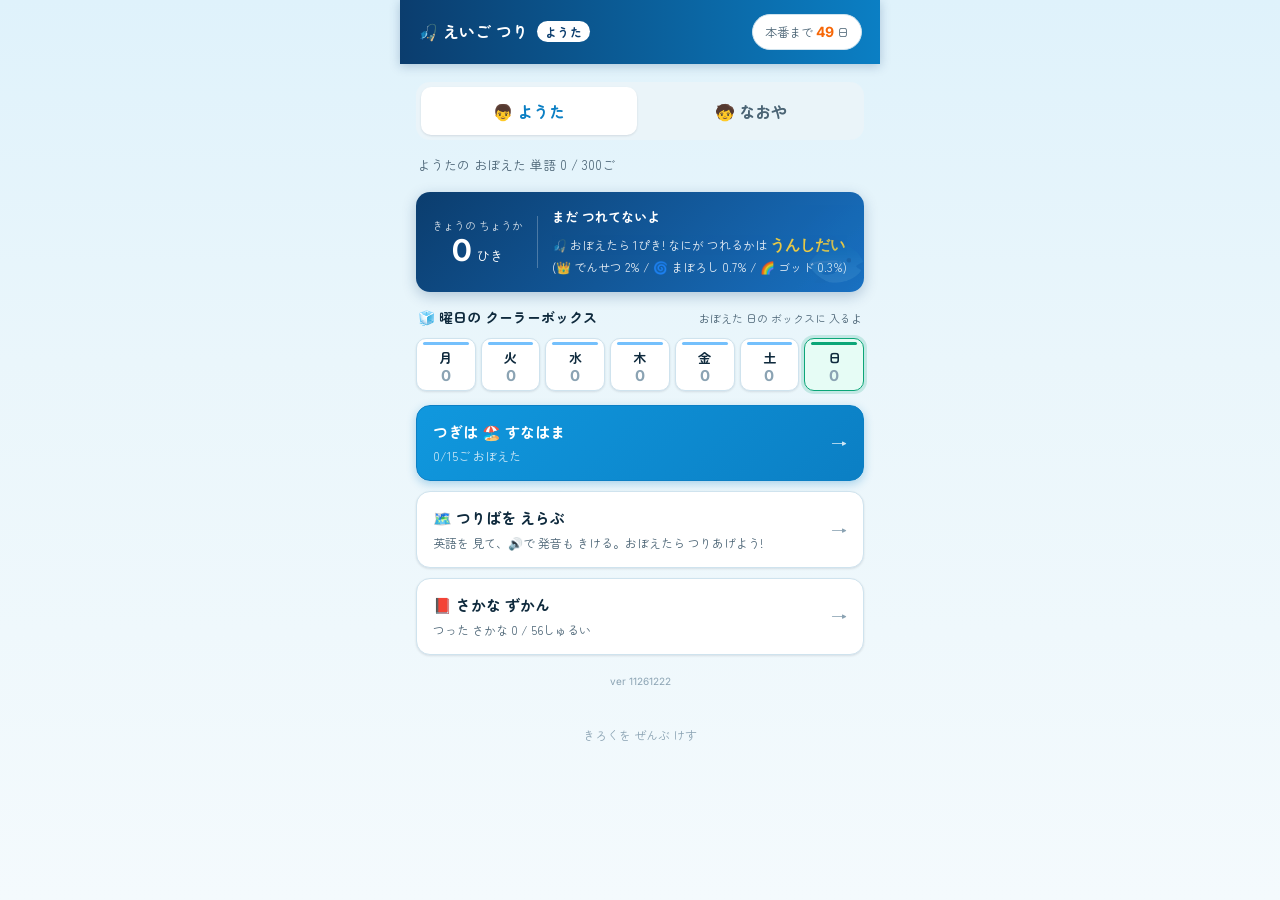
==== commit 66bfef96: "海の中の魚の影も消し、釣り上げた時だけ魚が見えるようにする 「釣り上げ演出、魚の影とか見えへんように釣り上げた時だけ見えるように」への対応。  ・海の中に出していた共通の黒い影(fsFishU)を描か" ====
--- a/index.html
+++ b/index.html
@@ -8,7 +8,7 @@
 <link rel="preconnect" href="https://fonts.googleapis.com">
 <link rel="preconnect" href="https://fonts.gstatic.com" crossorigin>
 <link href="https://fonts.googleapis.com/css2?family=Inter:wght@400;500;600;700&family=Zen+Maru+Gothic:wght@400;500;700&display=swap" rel="stylesheet">
-<link rel="stylesheet" href="style.css?v=11120646">
+<link rel="stylesheet" href="style.css?v=11261222">
 </head>
 <body>
 
@@ -69,7 +69,7 @@
       <span class="tile-arrow">→</span>
     </button>
 
-    <div class="ver">ver 11120646</div>
+    <div class="ver">ver 11261222</div>
     <button class="reset-link" id="btnResetAll">きろくを ぜんぶ けす</button>
   </section>
 
@@ -152,8 +152,8 @@
   <div class="toast-body"><div class="toast-head" id="advHead"></div><div class="toast-name" id="advName"></div></div>
 </div>
 
-<script src="words-data.js?v=11120646"></script>
-<script src="fishing.js?v=11120646"></script>
-<script src="app.js?v=11120646"></script>
+<script src="words-data.js?v=11261222"></script>
+<script src="fishing.js?v=11261222"></script>
+<script src="app.js?v=11261222"></script>
 </body>
 </html>
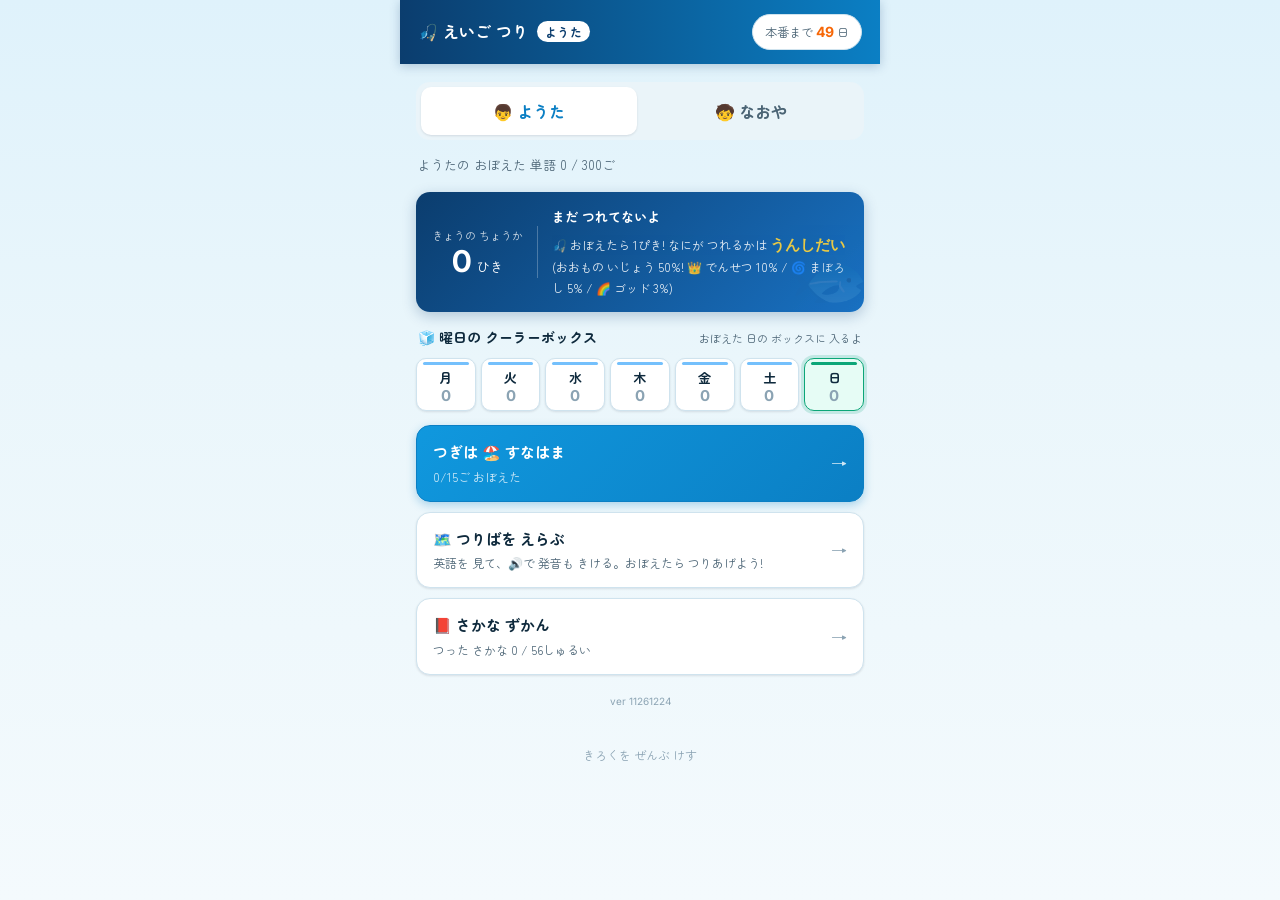
==== commit f5d0f9a2: "ええ魚が釣れる確率を大幅に上げる 「ええやつ釣る確率めっちゃ上げて」への対応。  ・確率を変更(前→後):こざかな 40→15 / ちゅうもの 25→15 / いいサイズ 17→20 /   おおもの" ====
--- a/index.html
+++ b/index.html
@@ -8,7 +8,7 @@
 <link rel="preconnect" href="https://fonts.googleapis.com">
 <link rel="preconnect" href="https://fonts.gstatic.com" crossorigin>
 <link href="https://fonts.googleapis.com/css2?family=Inter:wght@400;500;600;700&family=Zen+Maru+Gothic:wght@400;500;700&display=swap" rel="stylesheet">
-<link rel="stylesheet" href="style.css?v=11261222">
+<link rel="stylesheet" href="style.css?v=11261224">
 </head>
 <body>
 
@@ -69,7 +69,7 @@
       <span class="tile-arrow">→</span>
     </button>
 
-    <div class="ver">ver 11261222</div>
+    <div class="ver">ver 11261224</div>
     <button class="reset-link" id="btnResetAll">きろくを ぜんぶ けす</button>
   </section>
 
@@ -152,8 +152,8 @@
   <div class="toast-body"><div class="toast-head" id="advHead"></div><div class="toast-name" id="advName"></div></div>
 </div>
 
-<script src="words-data.js?v=11261222"></script>
-<script src="fishing.js?v=11261222"></script>
-<script src="app.js?v=11261222"></script>
+<script src="words-data.js?v=11261224"></script>
+<script src="fishing.js?v=11261224"></script>
+<script src="app.js?v=11261224"></script>
 </body>
 </html>
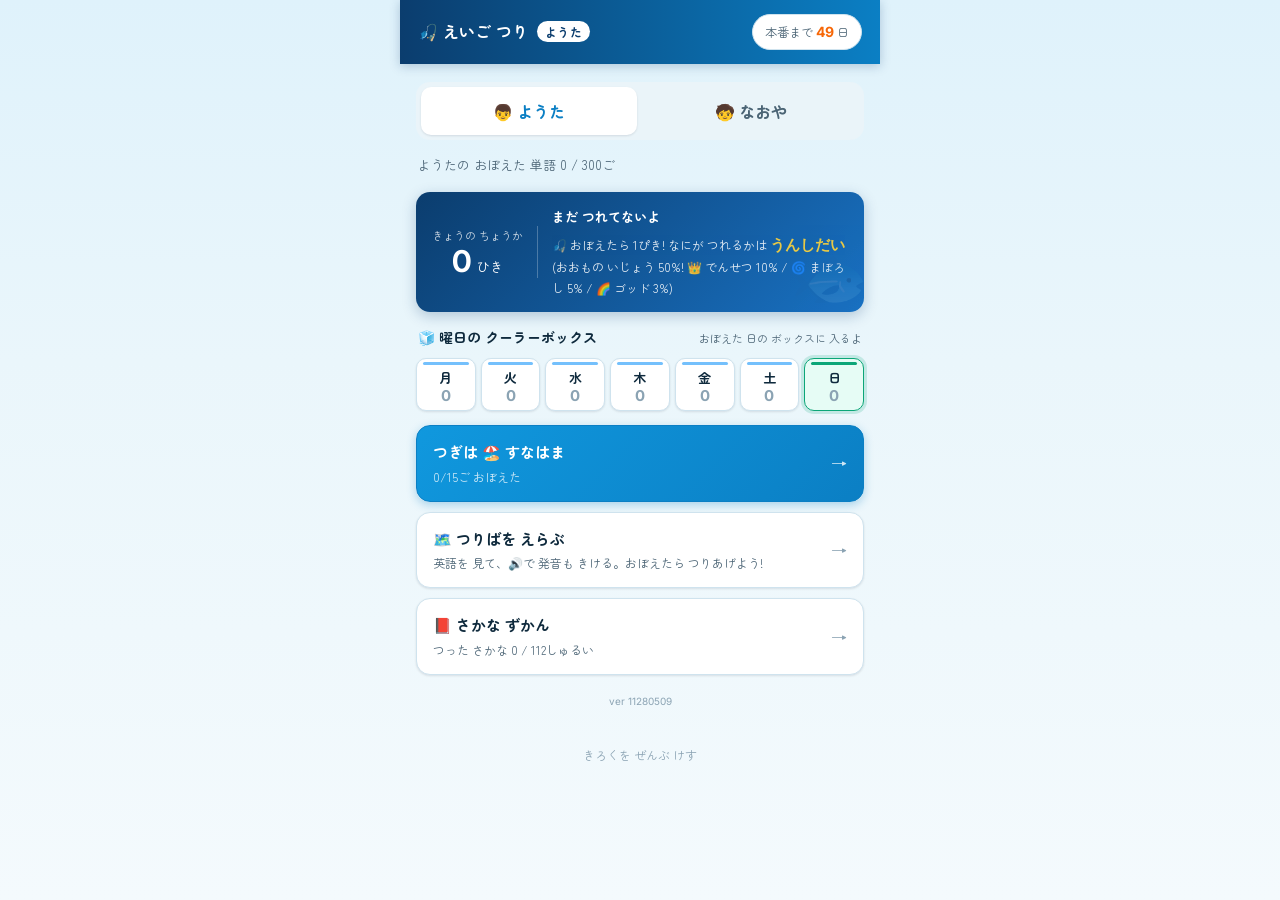
==== commit 8dc2fa2c: "魚の種類を2倍に(56種→112種) 「魚コンプリートしたから魚の種類を倍にして」への対応。  ・各ランクに追加(こざかな〜でんせつ 各+8、まぼろし・ゴッド 各+4):   こざかな:サッパ、コノシ" ====
--- a/index.html
+++ b/index.html
@@ -8,7 +8,7 @@
 <link rel="preconnect" href="https://fonts.googleapis.com">
 <link rel="preconnect" href="https://fonts.gstatic.com" crossorigin>
 <link href="https://fonts.googleapis.com/css2?family=Inter:wght@400;500;600;700&family=Zen+Maru+Gothic:wght@400;500;700&display=swap" rel="stylesheet">
-<link rel="stylesheet" href="style.css?v=11261224">
+<link rel="stylesheet" href="style.css?v=11280509">
 </head>
 <body>
 
@@ -69,7 +69,7 @@
       <span class="tile-arrow">→</span>
     </button>
 
-    <div class="ver">ver 11261224</div>
+    <div class="ver">ver 11280509</div>
     <button class="reset-link" id="btnResetAll">きろくを ぜんぶ けす</button>
   </section>
 
@@ -152,8 +152,8 @@
   <div class="toast-body"><div class="toast-head" id="advHead"></div><div class="toast-name" id="advName"></div></div>
 </div>
 
-<script src="words-data.js?v=11261224"></script>
-<script src="fishing.js?v=11261224"></script>
-<script src="app.js?v=11261224"></script>
+<script src="words-data.js?v=11280509"></script>
+<script src="fishing.js?v=11280509"></script>
+<script src="app.js?v=11280509"></script>
 </body>
 </html>
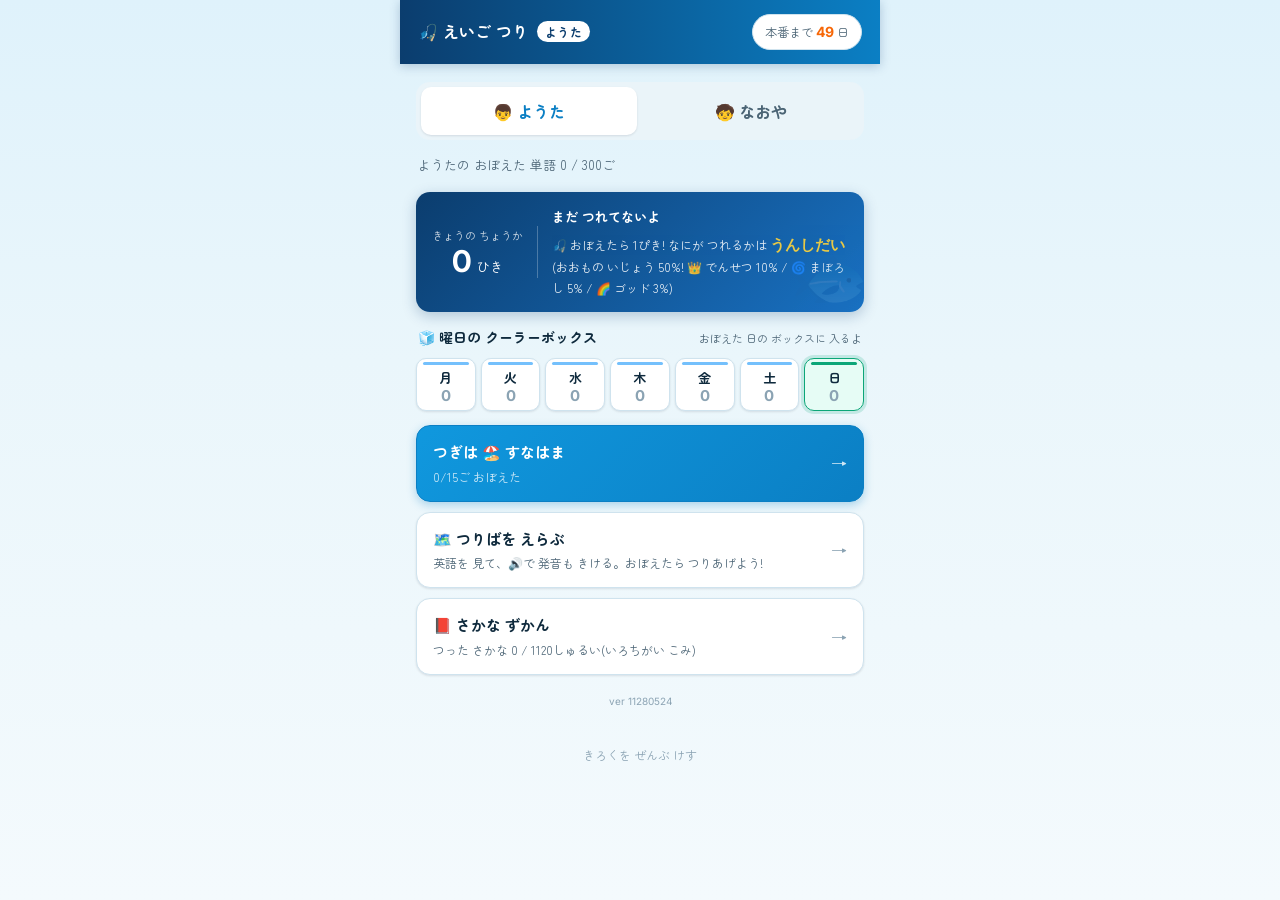
==== commit c47006eb: "ずかんを10倍に(112種 × 10色のいろちがい = 1120種) 「さらに10倍ふやして」への対応。実在の魚を1000種以上ならべるのは難しいので、 どの魚にも10色の「いろちがい」をつけて112" ====
--- a/index.html
+++ b/index.html
@@ -8,7 +8,7 @@
 <link rel="preconnect" href="https://fonts.googleapis.com">
 <link rel="preconnect" href="https://fonts.gstatic.com" crossorigin>
 <link href="https://fonts.googleapis.com/css2?family=Inter:wght@400;500;600;700&family=Zen+Maru+Gothic:wght@400;500;700&display=swap" rel="stylesheet">
-<link rel="stylesheet" href="style.css?v=11280509">
+<link rel="stylesheet" href="style.css?v=11280524">
 </head>
 <body>
 
@@ -69,7 +69,7 @@
       <span class="tile-arrow">→</span>
     </button>
 
-    <div class="ver">ver 11280509</div>
+    <div class="ver">ver 11280524</div>
     <button class="reset-link" id="btnResetAll">きろくを ぜんぶ けす</button>
   </section>
 
@@ -152,8 +152,8 @@
   <div class="toast-body"><div class="toast-head" id="advHead"></div><div class="toast-name" id="advName"></div></div>
 </div>
 
-<script src="words-data.js?v=11280509"></script>
-<script src="fishing.js?v=11280509"></script>
-<script src="app.js?v=11280509"></script>
+<script src="words-data.js?v=11280524"></script>
+<script src="fishing.js?v=11280524"></script>
+<script src="app.js?v=11280524"></script>
 </body>
 </html>
--- a/style.css
+++ b/style.css
@@ -491,3 +491,17 @@
 .big-warn.rare { text-shadow: 0 0 12px #7048e8, 0 0 24px #e64980, 0 2px 4px rgba(0,0,0,.5); }
 .catch-card.rare { border: 4px solid transparent; background: linear-gradient(#fff, #fff) padding-box, linear-gradient(90deg, #f03e3e, #fab005, #40c057, #228be6, #7048e8, #f03e3e) border-box; background-size: 100% 100%, 300% 100%; animation: popIn .38s cubic-bezier(.2,1.4,.4,1), rainbowBorder 2s linear infinite; }
 @keyframes rainbowBorder { to { background-position: 0 0, 300% 0; } }
+
+/* ---------- いろちがい ---------- */
+.zk-dots { display: flex; justify-content: center; align-items: center; gap: 3px; margin-top: 5px; flex-wrap: wrap; }
+.zk-dot { width: 9px; height: 9px; border-radius: 50%; background: #e9eef2; border: 1px solid #d5dde4; }
+.zk-dot.on { background: var(--c); border-color: rgba(0,0,0,.15); }
+.zk-dots b { font-family: var(--en); font-size: 10px; color: var(--ink-2); margin-left: 3px; }
+.zk-card { cursor: pointer; }
+.zk-card.open { grid-column: 1 / -1; }
+.zk-vars { display: grid; grid-template-columns: repeat(2, 1fr); gap: 6px; margin-top: 8px; text-align: center; }
+.zk-var { background: #fff; border: 1px solid var(--line); border-radius: 10px; padding: 4px; font-size: 11px; font-weight: 700; }
+.zk-var .fish-svg { width: 100%; height: 44px; }
+.zk-var small { display: block; font-size: 9.5px; font-weight: 500; color: var(--ink-2); }
+.zk-var.locked { background: #f1f5f8; color: var(--ink-3); }
+.cc-badges .cc-color { color: #fff; text-shadow: 0 1px 2px rgba(0,0,0,.4); }
